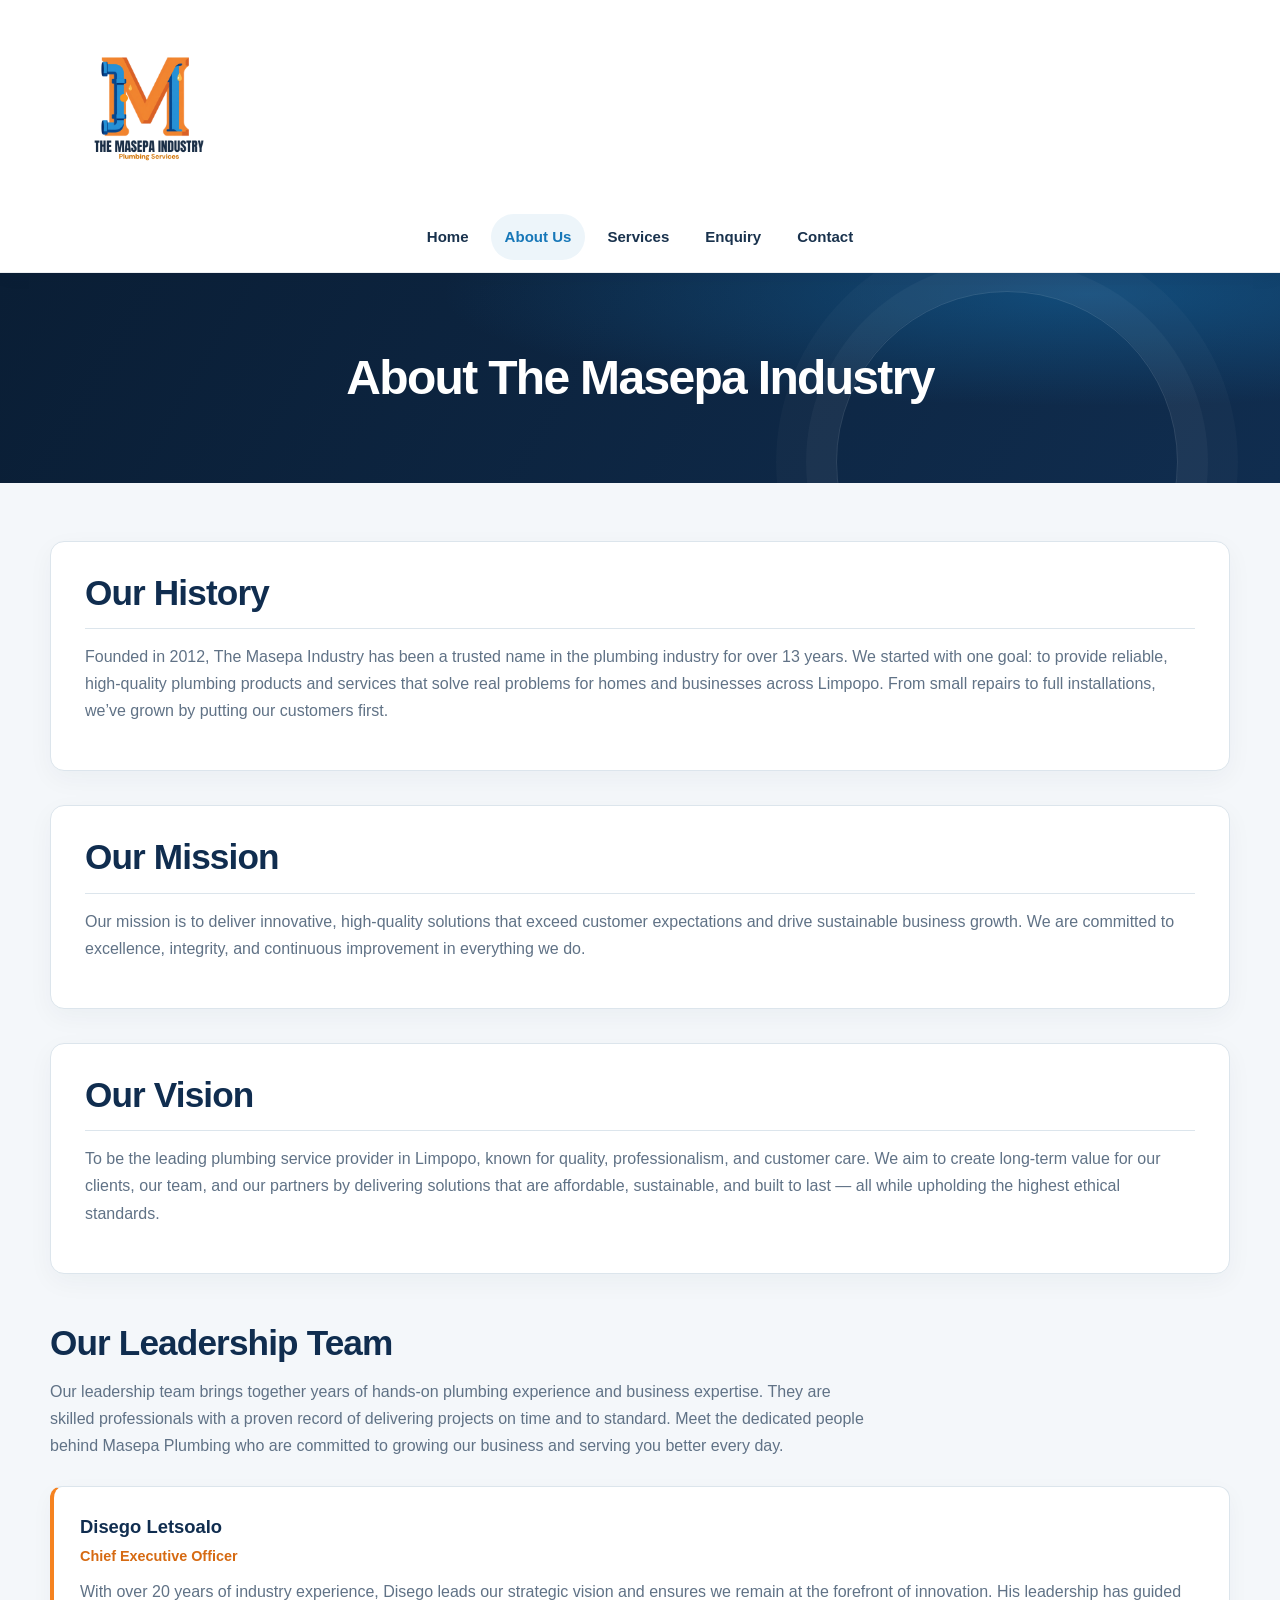
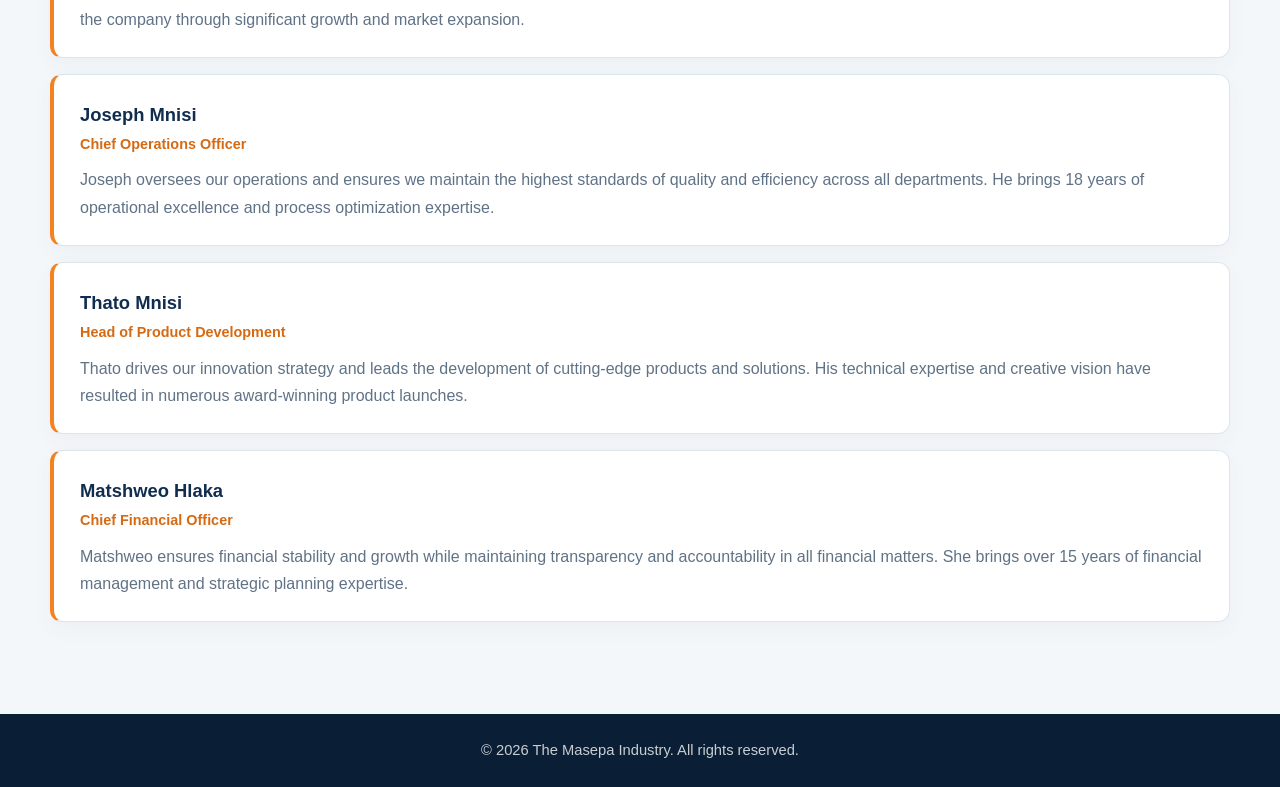
==== websit/about.html @ 05bb8b20 "menu two" ====
<!DOCTYPE html>
<html lang="en">
<head>
    <!-- Meta tags for character encoding and responsive design -->
    <meta charset="UTF-8">
    <meta name="viewport" content="width=device-width, initial-scale=1.0">
    <title>About Us | The Masepa Industry</title>
    
    <link rel="stylesheet" href="CSS/style.css">
    <script src="menu.js" defer></script>
</head>
<body>
    <!-- ============================================
         HEADER AND NAVIGATION
         ============================================ -->
    <header class="site-header">
        <!-- Logo container with link to homepage -->
        <div class="logo-container">
            <a href="index.html">
                <img src="logo.png" alt="The Masepa Industry Logo" class="logo-img">
            </a>
        </div>
        
        <!-- Main navigation menu -->
        <nav class="site-nav" aria-label="Main navigation">
            <button class="menu-toggle" type="button" aria-label="Toggle navigation menu" aria-expanded="false" aria-controls="main-nav">
                <span></span>
                <span></span>
                <span></span>
            </button>
            <ul class="main-nav" id="main-nav">
                <li><a href="index.html">Home</a></li>
                <li><a href="about.html" aria-current="page">About Us</a></li>
                <li><a href="services.html">Services</a></li>
                <li><a href="enquiry.html">Enquiry</a></li>
                <li><a href="contact.html">Contact</a></li>
            </ul>
        </nav>
    </header>

    <!-- ============================================
         PAGE TITLE BANNER
         ============================================ -->
    <section class="page-title">
        <h1>About The Masepa Industry</h1>
    </section>

    <!-- ============================================
         MAIN CONTENT AREA
         ============================================ -->
    <main class="content">
        <!-- Company History Section -->
        <article>
            <h2>Our History</h2>
            <p>
                Founded in 2012, The Masepa Industry has been a trusted name in the plumbing industry for over 13 years.  
                We started with one goal: to provide reliable, high-quality plumbing products and services that solve real problems for homes and businesses across Limpopo.
                From small repairs to full installations, we’ve grown by putting our customers first.
            </p>
        </article>

        <!-- Mission Statement Section -->
        <article>
            <h2>Our Mission</h2>
            <p>
                Our mission is to deliver innovative, high-quality solutions that exceed customer 
                expectations and drive sustainable business growth. We are committed to excellence, 
                integrity, and continuous improvement in everything we do.
            </p>
        </article>

        <!-- Vision Statement Section -->
        <article>
            <h2>Our Vision</h2>
            <p>
                To be the leading plumbing service provider in Limpopo, known for quality, professionalism, and customer care.
                We aim to create long-term value for our clients, our team, and our partners by delivering solutions that are affordable, sustainable, and built to last — all while upholding the highest ethical standards.
            </p>
        </article>

        <!-- Leadership Team Section -->
        <section class="team-section">
            <h2>Our Leadership Team</h2>
            <p>
                Our leadership team brings together years of hands-on plumbing experience and business expertise.
                They are skilled professionals with a proven record of delivering projects on time and to standard.
                Meet the dedicated people behind Masepa Plumbing who are committed to growing our business and serving you better every day.
            </p>
            
            <!-- Team Member 1 -->
            <div class="team-member">
                <h3>Disego Letsoalo</h3>
                <span class="role">Chief Executive Officer</span>
                <p>
                    With over 20 years of industry experience, Disego leads our strategic vision and 
                    ensures we remain at the forefront of innovation. His leadership has guided the 
                    company through significant growth and market expansion.
                </p>
            </div>

            <!-- Team Member 2 -->
            <div class="team-member">
                <h3>Joseph Mnisi</h3>
                <span class="role">Chief Operations Officer</span>
                <p>
                    Joseph oversees our operations and ensures we maintain the highest standards of 
                    quality and efficiency across all departments. He brings 18 years of operational 
                    excellence and process optimization expertise.
                </p>
            </div>

            <!-- Team Member 3 -->
            <div class="team-member">
                <h3>Thato Mnisi</h3>
                <span class="role">Head of Product Development</span>
                <p>
                    Thato drives our innovation strategy and leads the development of cutting-edge 
                    products and solutions. His technical expertise and creative vision have resulted 
                    in numerous award-winning product launches.
                </p>
            </div>

            <!-- Team Member 4 -->
            <div class="team-member">
                <h3>Matshweo Hlaka</h3>
                <span class="role">Chief Financial Officer</span>
                <p>
                    Matshweo ensures financial stability and growth while maintaining transparency and 
                    accountability in all financial matters. She brings over 15 years of financial 
                    management and strategic planning expertise.
                </p>
            </div>
        </section>
    </main>

    <!-- ============================================
         FOOTER
         ============================================ -->
    <footer>
        <p>&copy; 2026 The Masepa Industry. All rights reserved.</p>
    </footer>
</body>
</html>
---- websit/CSS/style.css ----
:root {
	--navy: #102d4f;
	--navy-deep: #0a1e35;
	--blue: #1677b8;
	--orange: #f58220;
	--ink: #19324d;
	--muted: #607286;
	--paper: #f4f7fa;
	--line: #dce5ec;
	--white: #fff;
	--shadow: 0 18px 45px rgba(16, 45, 79, 0.1);
}

* {
	box-sizing: border-box;
}

html {
	scroll-behavior: smooth;
}

body {
	margin: 0;
	background: var(--paper);
	color: var(--ink);
	font-family: "Segoe UI", Arial, sans-serif;
	font-size: 16px;
	line-height: 1.7;
	-webkit-font-smoothing: antialiased;
}

a {
	color: var(--blue);
}

a:focus-visible,
button:focus-visible,
input:focus-visible,
select:focus-visible,
textarea:focus-visible {
	outline: 3px solid rgba(245, 130, 32, 0.65);
	outline-offset: 3px;
}

.site-header {
	position: relative;
	z-index: 1;
	display: flex;
	align-items: center;
	justify-content: space-between;
	gap: 24px;
	padding: 10px max(5vw, 24px);
	background: var(--white);
	border-bottom: 1px solid rgba(16, 45, 79, 0.08);
	box-shadow: 0 4px 18px rgba(16, 45, 79, 0.04);
}

.logo-container {
	flex: 0 0 auto;
}

.logo-img {
	display: block;
	width: min(190px, 34vw);
	height: auto;
}

.site-nav {
	margin-left: auto;
}

.main-nav {
	display: flex;
	align-items: center;
	gap: 8px;
	list-style: none;
	margin: 0;
	padding: 0;
}

.main-nav a {
	display: inline-block;
	padding: 10px 14px;
	border-radius: 999px;
	color: var(--ink);
	font-size: 0.94rem;
	font-weight: 650;
	text-decoration: none;
	transition: background-color 160ms ease, color 160ms ease, transform 160ms ease;
}

.main-nav a:hover,
.main-nav a[aria-current="page"] {
	background: #edf5fa;
	color: var(--blue);
}

.main-nav a:hover {
	transform: translateY(-1px);
}

.menu-toggle {
	display: none;
}

.site-nav > .main-nav {
	display: flex;
}

.hero-section {
	position: relative;
	isolation: isolate;
	display: flex;
	min-height: 520px;
	flex-direction: column;
	align-items: flex-start;
	justify-content: center;
	padding: 84px max(9vw, 28px);
	overflow: hidden;
	background:
		linear-gradient(90deg, rgba(7, 27, 49, 0.94) 0%, rgba(10, 40, 69, 0.82) 50%, rgba(10, 40, 69, 0.3) 100%),
		url("../images/service4.jpg") center 48% / cover;
	color: var(--white);
}

.hero-section::after {
	position: absolute;
	z-index: -1;
	right: -110px;
	bottom: -250px;
	width: 520px;
	height: 520px;
	border: 1px solid rgba(255, 255, 255, 0.18);
	border-radius: 50%;
	box-shadow: 0 0 0 45px rgba(255, 255, 255, 0.04), 0 0 0 90px rgba(255, 255, 255, 0.035);
	content: "";
}

.hero-section h1 {
	max-width: 760px;
	margin: 0 0 18px;
	font-size: clamp(2.5rem, 5.6vw, 4.65rem);
	font-weight: 750;
	letter-spacing: -0.045em;
	line-height: 1.08;
}

.hero-section p {
	max-width: 580px;
	margin: 0 0 30px;
	color: rgba(255, 255, 255, 0.86);
	font-size: clamp(1.05rem, 2vw, 1.25rem);
}

.hero-section .eyebrow {
	margin: 0 0 18px;
	color: #ffb260;
	font-size: 0.82rem;
	font-weight: 750;
	letter-spacing: 0.16em;
	text-transform: uppercase;
}

.cta-button,
button {
	display: inline-flex;
	min-height: 48px;
	align-items: center;
	justify-content: center;
	padding: 12px 24px;
	border: 0;
	border-radius: 8px;
	background: var(--orange);
	box-shadow: 0 8px 20px rgba(245, 130, 32, 0.24);
	color: var(--white);
	font: inherit;
	font-weight: 750;
	text-decoration: none;
	cursor: pointer;
	transition: background-color 160ms ease, box-shadow 160ms ease, transform 160ms ease;
}

.cta-button:hover,
button:hover {
	transform: translateY(-2px);
	background: #e66d0d;
	box-shadow: 0 12px 24px rgba(245, 130, 32, 0.3);
}

.intro-section {
	position: relative;
	padding: 76px 24px 70px;
	background: var(--white);
	text-align: center;
}

.intro-section h2,
.content h2 {
	color: var(--navy);
	font-size: clamp(1.65rem, 3vw, 2.2rem);
	font-weight: 750;
	letter-spacing: -0.025em;
	line-height: 1.2;
}

.intro-section h2 {
	margin: 0 0 18px;
}

.intro-section p {
	max-width: 790px;
	margin: 0 auto 16px;
	color: var(--muted);
	font-size: 1.04rem;
}

.home-services {
	max-width: 1180px;
	margin: 0 auto;
	padding: 76px 28px 88px;
}

.home-services-heading {
	display: flex;
	align-items: end;
	justify-content: space-between;
	gap: 24px;
	margin-bottom: 28px;
}

.home-services-heading h2 {
	margin: 0;
	color: var(--navy);
	font-size: clamp(1.7rem, 3vw, 2.2rem);
	line-height: 1.2;
}

.home-services-heading a {
	font-weight: 700;
	text-decoration: none;
}

.home-services-grid {
	display: grid;
	grid-template-columns: repeat(3, minmax(0, 1fr));
	gap: 22px;
}

.home-service-card {
	overflow: hidden;
	border: 1px solid var(--line);
	border-radius: 14px;
	background: var(--white);
	box-shadow: 0 8px 26px rgba(16, 45, 79, 0.06);
}

.home-service-card img {
	display: block;
	width: 100%;
	height: 210px;
	object-fit: cover;
}

.home-service-card div {
	padding: 20px 22px 24px;
}

.home-service-card h3 {
	margin: 0 0 8px;
	color: var(--navy);
	font-size: 1.1rem;
	line-height: 1.35;
}

.home-service-card p {
	margin: 0;
	color: var(--muted);
	font-size: 0.95rem;
}

.page-title {
	position: relative;
	display: grid;
	min-height: 210px;
	place-items: center;
	padding: 48px 24px;
	overflow: hidden;
	background:
		radial-gradient(ellipse at 85% 10%, rgba(22, 119, 184, 0.44), transparent 42%),
		linear-gradient(120deg, var(--navy-deep), var(--navy));
	color: var(--white);
	text-align: center;
}

.page-title::after {
	position: absolute;
	right: 8%;
	bottom: -150px;
	width: 340px;
	height: 340px;
	border: 1px solid rgba(255, 255, 255, 0.13);
	border-radius: 50%;
	box-shadow: 0 0 0 30px rgba(255, 255, 255, 0.035), 0 0 0 60px rgba(255, 255, 255, 0.025);
	content: "";
}

.page-title h1 {
	position: relative;
	z-index: 1;
	margin: 0;
	font-size: clamp(2rem, 4vw, 3rem);
	font-weight: 750;
	letter-spacing: -0.035em;
	line-height: 1.15;
}

.content {
	width: min(1180px, calc(100% - 48px));
	margin: 0 auto;
	padding: 58px 0 76px;
}

.content > article {
	margin: 0 0 34px;
	padding: 30px 34px;
	border: 1px solid var(--line);
	border-radius: 14px;
	background: var(--white);
	box-shadow: 0 8px 26px rgba(16, 45, 79, 0.045);
}

.content h2 {
	margin: 0 0 14px;
}

.content > article h2 {
	padding-bottom: 14px;
	border-bottom: 1px solid var(--line);
}

.content p,
.content li {
	color: var(--muted);
}

.content p {
	margin-top: 0;
}

.team-section {
	margin-top: 48px;
}

.team-section > h2,
.contact-info > h2,
.contact-wrapper > section > h2,
.maps-section h2 {
	margin: 0 0 14px;
}

.team-section > p {
	max-width: 820px;
	margin-bottom: 26px;
}

.team-member {
	margin-bottom: 16px;
	padding: 24px 26px;
	border: 1px solid var(--line);
	border-left: 4px solid var(--orange);
	border-radius: 12px;
	background: var(--white);
	box-shadow: 0 7px 22px rgba(16, 45, 79, 0.04);
	transition: transform 160ms ease, box-shadow 160ms ease;
}

.team-member:hover,
.service-card:hover,
.location-card:hover {
	transform: translateY(-3px);
	box-shadow: var(--shadow);
}

.team-member h3 {
	margin: 0;
	color: var(--navy);
	font-size: 1.15rem;
}

.team-member .role {
	display: block;
	margin: 2px 0 10px;
	color: #d66a12;
	font-size: 0.9rem;
	font-weight: 750;
}

.team-member p {
	margin: 0;
}

.services-grid {
	display: grid;
	grid-template-columns: repeat(3, minmax(0, 1fr));
	gap: 22px;
	margin: 34px 0 48px;
}

.service-card {
	display: flex;
	overflow: hidden;
	flex-direction: column;
	border: 1px solid var(--line);
	border-radius: 14px;
	background: var(--white);
	box-shadow: 0 8px 26px rgba(16, 45, 79, 0.055);
	transition: transform 160ms ease, box-shadow 160ms ease;
}

.service-card img {
	display: block;
	width: 100%;
	height: 210px;
	object-fit: cover;
}

.service-card-content {
	display: flex;
	flex: 1;
	flex-direction: column;
	padding: 22px 23px 24px;
}

.service-card h3 {
	margin: 0 0 10px;
	color: var(--navy);
	font-size: 1.08rem;
	line-height: 1.4;
}

.service-card p {
	margin: 0;
	font-size: 0.94rem;
}

.services-grid + article ul {
	padding-left: 22px;
	line-height: 1.9;
}

.cta-box {
	margin-top: 34px;
	padding: 34px;
	border-radius: 14px;
	background: var(--navy);
	color: var(--white);
	text-align: center;
}

.cta-box h3 {
	margin: 0 0 8px;
	font-size: 1.45rem;
}

.cta-box p {
	margin: 0;
	color: rgba(255, 255, 255, 0.82);
}

.cta-box a {
	color: #ffb260;
	font-weight: 700;
	text-decoration: none;
}

.contact-wrapper {
	display: grid;
	grid-template-columns: minmax(0, 1.1fr) minmax(300px, 0.9fr);
	align-items: start;
	gap: 36px;
	margin-bottom: 64px;
}

.locations-section {
	display: grid;
	grid-template-columns: repeat(2, minmax(0, 1fr));
	gap: 16px;
}

.location-card {
	padding: 22px;
	border: 1px solid var(--line);
	border-radius: 12px;
	background: var(--white);
	box-shadow: 0 7px 22px rgba(16, 45, 79, 0.045);
	transition: transform 160ms ease, box-shadow 160ms ease;
}

.location-card h3 {
	margin: 0 0 12px;
	color: var(--navy);
	font-size: 1.06rem;
}

.location-card p {
	margin: 4px 0;
	font-size: 0.92rem;
	line-height: 1.55;
}

.location-card strong {
	display: block;
	margin-top: 12px;
	color: var(--ink);
	font-size: 0.83rem;
}

.location-card a {
	text-decoration: none;
	overflow-wrap: anywhere;
}

.contact-wrapper > section:last-child,
.content > form {
	padding: 28px;
	border: 1px solid var(--line);
	border-radius: 14px;
	background: var(--white);
	box-shadow: 0 10px 30px rgba(16, 45, 79, 0.06);
}

.contact-wrapper > section:last-child > p {
	margin-bottom: 24px;
}

.form-group {
	margin-bottom: 19px;
}

label {
	display: block;
	margin-bottom: 7px;
	color: var(--ink);
	font-size: 0.92rem;
	font-weight: 700;
}

input[type="text"],
input[type="email"],
input[type="phone"],
textarea,
select {
	width: 100%;
	min-height: 46px;
	padding: 11px 13px;
	border: 1px solid #cad7e2;
	border-radius: 8px;
	background: #fbfdfe;
	color: var(--ink);
	font: inherit;
	font-size: 0.96rem;
	transition: border-color 160ms ease, box-shadow 160ms ease, background-color 160ms ease;
}

textarea {
	min-height: 140px;
	resize: vertical;
}

input:focus,
textarea:focus,
select:focus {
	border-color: var(--blue);
	background: var(--white);
	box-shadow: 0 0 0 4px rgba(22, 119, 184, 0.11);
	outline: none;
}

.form-row {
	display: grid;
	grid-template-columns: repeat(2, minmax(0, 1fr));
	gap: 18px;
}

.required {
	color: #d65e3e;
}

.maps-section {
	margin-top: 58px;
}

.maps-section > h2,
.maps-section > p {
	text-align: center;
}

.maps-section > p {
	color: var(--muted);
}

.maps-container {
	display: grid;
	grid-template-columns: repeat(2, minmax(0, 1fr));
	gap: 20px;
	margin-top: 26px;
}

.map-frame {
	display: block;
	width: 100%;
	min-height: 260px;
	aspect-ratio: 16 / 10;
	overflow: hidden;
	border: 0;
	border-radius: 12px;
	background: #e4edf3;
	box-shadow: 0 8px 24px rgba(16, 45, 79, 0.08);
}

footer {
	padding: 24px;
	background: var(--navy-deep);
	color: rgba(255, 255, 255, 0.78);
	text-align: center;
}

footer p {
	margin: 0;
	font-size: 0.92rem;
}

@media (max-width: 900px) {
	.site-header {
		gap: 14px;
		padding-right: 24px;
		padding-left: 24px;
	}

	.logo-img {
		width: 150px;
	}

	.main-nav {
		gap: 2px;
	}

	.main-nav a {
		padding: 9px 10px;
		font-size: 0.88rem;
	}

	.services-grid,
	.home-services-grid {
		grid-template-columns: repeat(2, minmax(0, 1fr));
	}

	.contact-wrapper {
		grid-template-columns: 1fr;
	}
}

@media (min-width: 761px) and (max-width: 1440px) {
	.site-header {
		display: flex;
		flex-direction: column;
		align-items: stretch;
		gap: 20px;
		padding: 24px max(5vw, 24px) 12px;
	}

	.logo-img {
		width: 170px;
	}

	.site-nav {
		align-self: center;
		margin: 0;
	}

	.site-nav > .main-nav {
		display: flex;
		flex-direction: row;
		justify-content: center;
		gap: 8px;
		margin: 0;
		padding: 0;
	}
}

@media (max-width: 760px) {
	.site-header {
		display: grid;
		grid-template-columns: minmax(0, 1fr) auto;
		gap: 0 12px;
		padding: 8px 16px;
	}

	.logo-container {
		grid-column: 1;
		grid-row: 1;
	}

	.site-nav {
		position: static;
		grid-column: 2;
		grid-row: 1;
		margin: 0;
	}

	.menu-toggle {
		display: flex;
		width: 44px;
		height: 44px;
		align-items: center;
		justify-content: center;
		flex-direction: column;
		gap: 5px;
		padding: 0;
		border: 1px solid var(--line);
		border-radius: 8px;
		background: var(--white);
		cursor: pointer;
		list-style: none;
	}

	.menu-toggle span {
		width: 20px;
		height: 2px;
		border-radius: 2px;
		background: var(--navy);
		transition: transform 160ms ease, opacity 160ms ease;
	}

	.site-nav.is-open .menu-toggle span:first-child {
		transform: translateY(7px) rotate(45deg);
	}

	.site-nav.is-open .menu-toggle span:nth-child(2) {
		opacity: 0;
	}

	.site-nav.is-open .menu-toggle span:last-child {
		transform: translateY(-7px) rotate(-45deg);
	}

	.site-nav > .main-nav {
		position: absolute;
		top: 100%;
		right: 0;
		left: 0;
		display: none;
		width: 100%;
		flex-direction: column;
		align-items: stretch;
		gap: 4px;
		margin: 0;
		padding: 10px 16px 16px;
		border-top: 1px solid var(--line);
		background: var(--white);
		box-shadow: 0 14px 22px rgba(16, 45, 79, 0.12);
		list-style: none;
	}

	.main-nav a {
		display: block;
		padding: 10px 12px;
		border-radius: 8px;
		font-size: 0.94rem;
	}

	.site-nav.is-open > .main-nav {
		display: flex;
	}
}

@media (max-width: 650px) {
	.site-header {
		padding: 8px 16px;
	}

	.logo-img {
		width: 112px;
	}

	.hero-section {
		min-height: 440px;
		padding: 66px 25px;
		background-position: 58% center;
	}

	.intro-section {
		padding: 54px 24px;
	}

	.home-services {
		padding: 56px 20px 64px;
	}

	.home-services-heading {
		align-items: flex-start;
		flex-direction: column;
		gap: 10px;
	}

	.home-services-grid,
	.services-grid,
	.locations-section,
	.maps-container,
	.form-row {
		grid-template-columns: 1fr;
	}

	.content {
		width: min(100% - 32px, 520px);
		padding-top: 38px;
	}

	.content > article {
		padding: 22px;
	}

	.content > form,
	.contact-wrapper > section:last-child {
		padding: 22px;
	}

	.page-title {
		min-height: 170px;
	}

	.service-card img,
	.home-service-card img {
		height: 195px;
	}
}

@media (prefers-reduced-motion: reduce) {
	html {
		scroll-behavior: auto;
	}

	*,
	*::before,
	*::after {
		transition-duration: 0.01ms !important;
	}
}
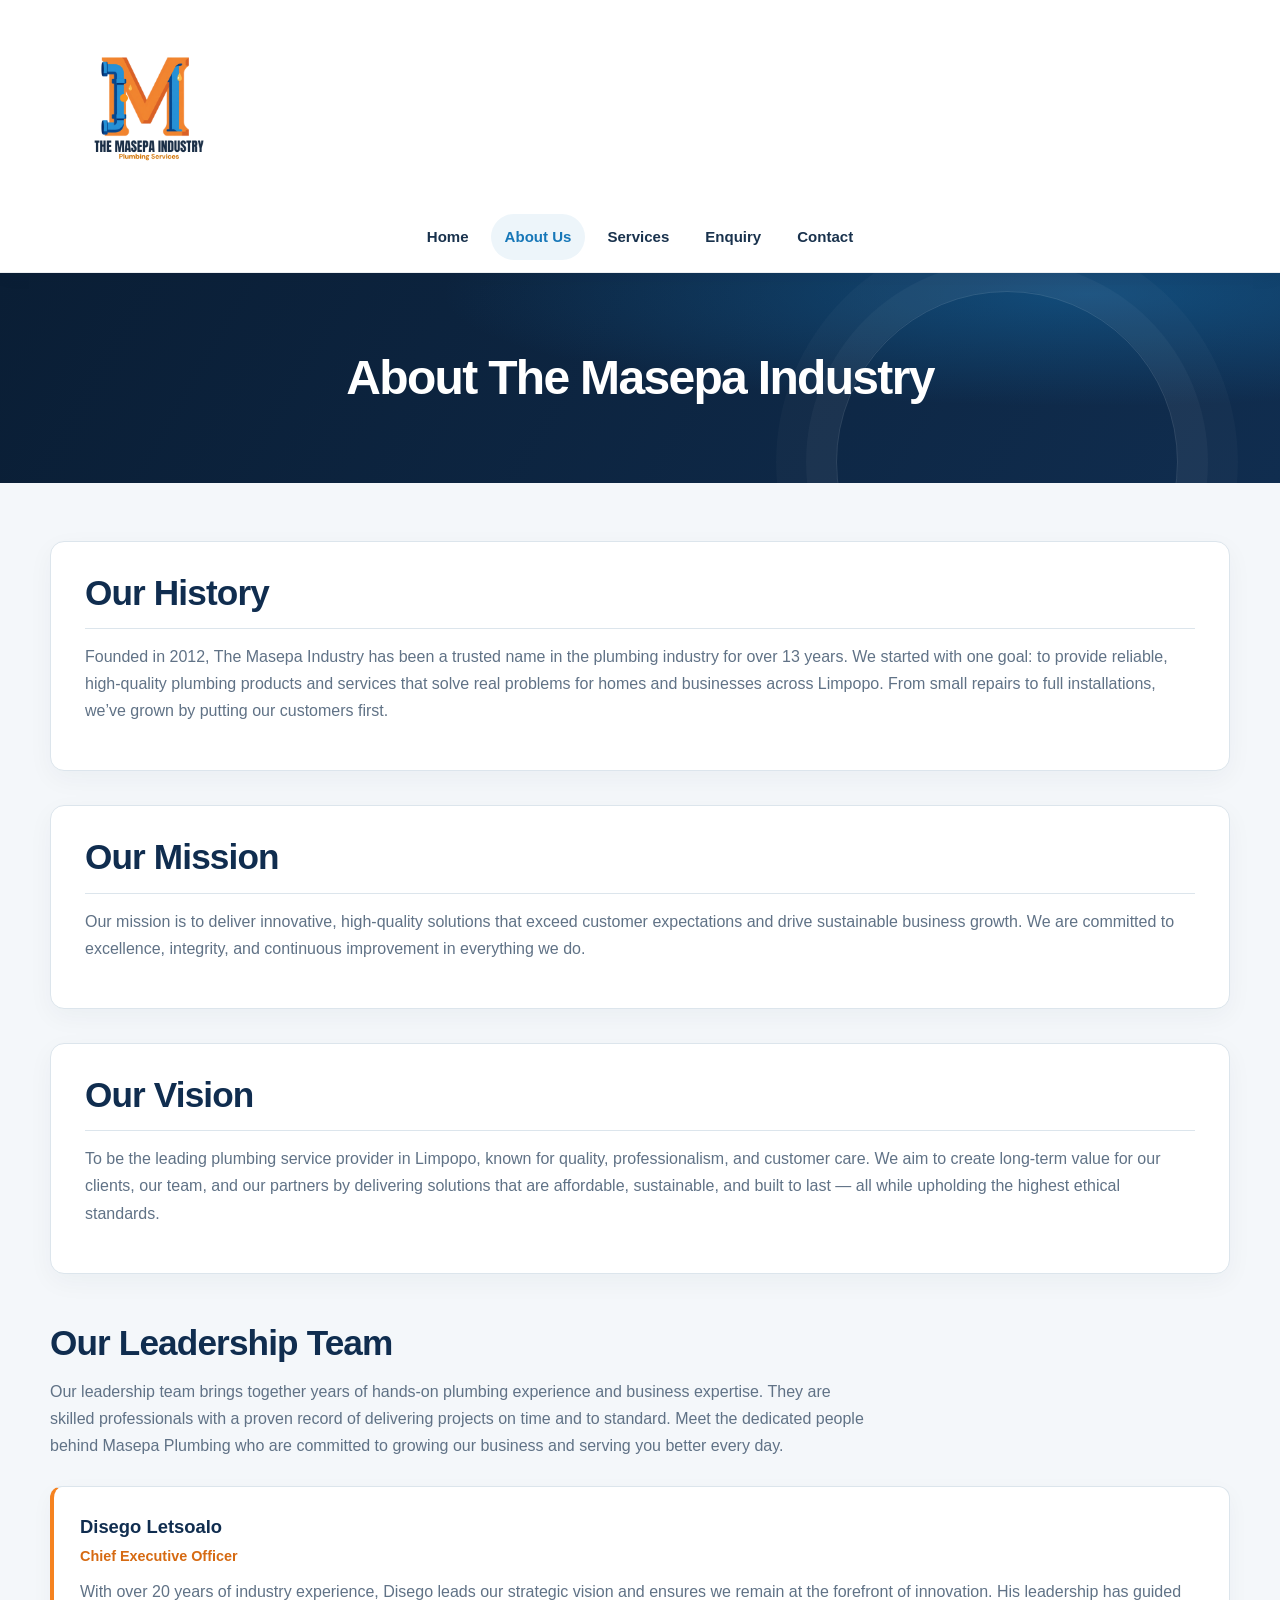
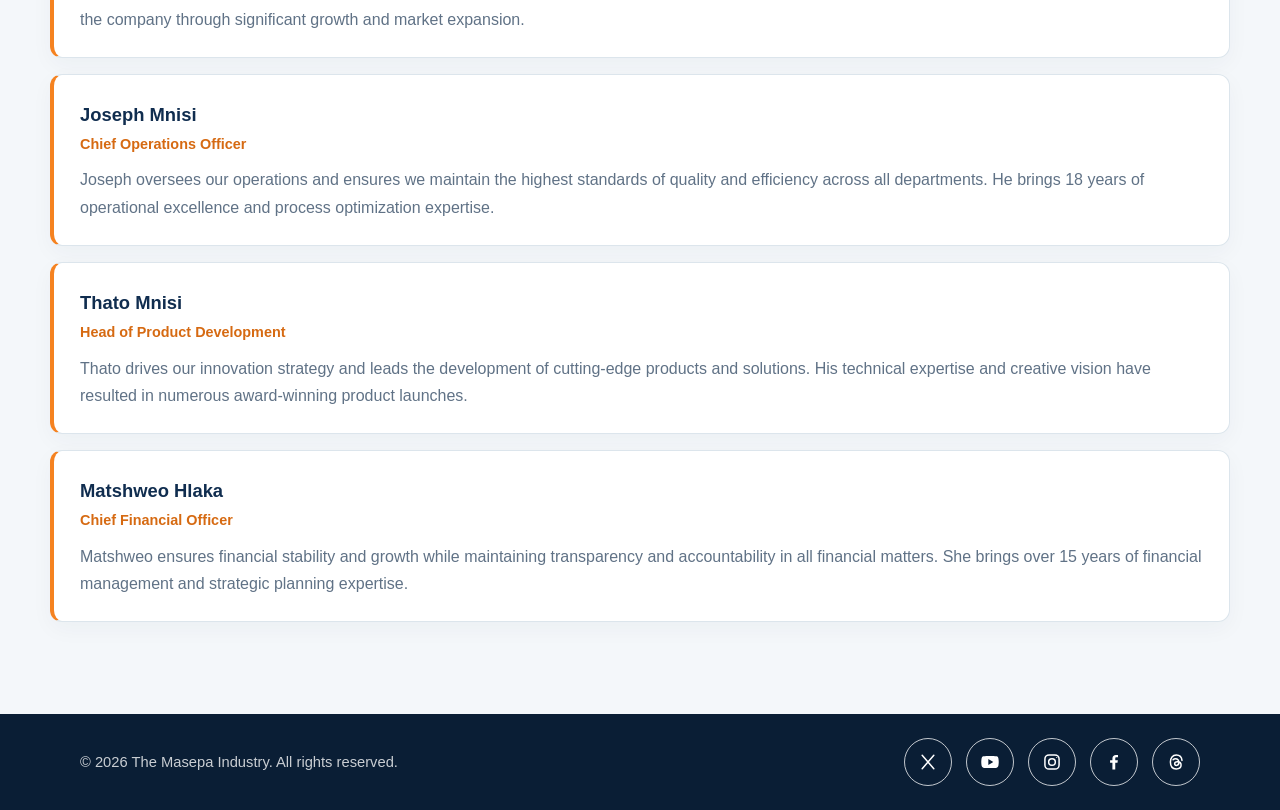
==== commit 75feffdb: "sociaL MEDIA input" ====
--- a/websit/about.html
+++ b/websit/about.html
@@ -1,13 +1,22 @@
 <!DOCTYPE html>
-<html lang="en">
+<html lang="en-ZA">
 <head>
     <!-- Meta tags for character encoding and responsive design -->
     <meta charset="UTF-8">
     <meta name="viewport" content="width=device-width, initial-scale=1.0">
-    <title>About Us | The Masepa Industry</title>
+    <meta http-equiv="Content-Security-Policy" content="default-src 'self'; base-uri 'self'; object-src 'none'; script-src 'self'; style-src 'self'; img-src 'self' data:; font-src 'self'; connect-src 'self'; frame-src https://www.google.com; form-action 'self'; upgrade-insecure-requests">
+    <title>About Our Plumbing Company in Limpopo | Masepa</title>
+    <meta name="description" content="Learn about The Masepa Industry, a plumbing and maintenance company serving homes and businesses across Limpopo since 2012.">
+    <link rel="canonical" href="https://masepaplumbing.com/about.html">
+    <meta property="og:locale" content="en_ZA">
+    <meta property="og:type" content="website">
+    <meta property="og:site_name" content="The Masepa Industry">
+    <meta property="og:title" content="About Our Plumbing Company in Limpopo | Masepa">
+    <meta property="og:description" content="Learn about The Masepa Industry, a plumbing and maintenance company serving homes and businesses across Limpopo since 2012.">
+    <meta property="og:url" content="https://masepaplumbing.com/about.html">
     
     <link rel="stylesheet" href="CSS/style.css">
-    <script src="menu.js" defer></script>
+    <script src="JAVA/menu.js" defer></script>
 </head>
 <body>
     <!-- ============================================
@@ -137,7 +146,26 @@
          FOOTER
          ============================================ -->
     <footer>
-        <p>&copy; 2026 The Masepa Industry. All rights reserved.</p>
+        <div class="footer-inner">
+            <p>&copy; 2026 The Masepa Industry. All rights reserved.</p>
+            <div class="social-icons" aria-label="Social media">
+                <span class="social-icon" role="img" aria-label="X">
+                    <svg viewBox="0 0 24 24" aria-hidden="true"><path d="M5 4l14 16M19 4L5 20" /></svg>
+                </span>
+                <span class="social-icon social-icon--youtube" role="img" aria-label="YouTube">
+                    <svg viewBox="0 0 24 24" aria-hidden="true"><path d="M22 7.2a2.8 2.8 0 0 0-2-2C18.2 4.7 12 4.7 12 4.7s-6.2 0-8 .5a2.8 2.8 0 0 0-2 2A29 29 0 0 0 1.5 12 29 29 0 0 0 2 16.8a2.8 2.8 0 0 0 2 2c1.8.5 8 .5 8 .5s6.2 0 8-.5a2.8 2.8 0 0 0 2-2 29 29 0 0 0 .5-4.8 29 29 0 0 0-.5-4.8ZM10 15.5v-7l6 3.5-6 3.5Z" /></svg>
+                </span>
+                <span class="social-icon" role="img" aria-label="Instagram">
+                    <svg viewBox="0 0 24 24" aria-hidden="true"><rect x="3.5" y="3.5" width="17" height="17" rx="5" /><circle cx="12" cy="12" r="4" /><circle cx="17.7" cy="6.6" r=".7" fill="currentColor" stroke="none" /></svg>
+                </span>
+                <span class="social-icon social-icon--facebook" role="img" aria-label="Facebook">
+                    <svg viewBox="0 0 24 24" aria-hidden="true"><path d="M13.5 21v-8h2.7l.4-3.1h-3.1v-2c0-.9.3-1.5 1.6-1.5h1.7V3.6c-.3 0-1.3-.1-2.5-.1-2.5 0-4.2 1.5-4.2 4.3v2.1H7.3V13h2.8v8h3.4Z" /></svg>
+                </span>
+                <span class="social-icon" role="img" aria-label="Threads">
+                    <svg viewBox="0 0 24 24" aria-hidden="true"><path d="M19.2 10.1c-.4-4.1-2.7-6.4-6.8-6.4-4.4 0-7.1 3-7.1 8.3 0 5.2 2.6 8.3 7 8.3 3.6 0 5.8-1.8 5.8-4.7 0-2.5-1.6-4-4.3-4-2.1 0-3.4 1-3.4 2.5 0 1.2.9 2 2.2 2 1.6 0 2.8-1.2 2.8-3.1 0-3-1.6-4.8-4.1-4.8-1.2 0-2.1.4-2.8 1.1" /></svg>
+                </span>
+            </div>
+        </div>
     </footer>
 </body>
 </html>
--- a/websit/CSS/style.css
+++ b/websit/CSS/style.css
@@ -119,7 +119,7 @@
 	overflow: hidden;
 	background:
 		linear-gradient(90deg, rgba(7, 27, 49, 0.94) 0%, rgba(10, 40, 69, 0.82) 50%, rgba(10, 40, 69, 0.3) 100%),
-		url("../images/service4.jpg") center 48% / cover;
+		url("../images/bathroom-kitchen-plumbing-installation.jpg") center 48% / cover;
 	color: var(--white);
 }
 
@@ -406,6 +406,43 @@
 	margin: 34px 0 48px;
 }
 
+.service-filters {
+	display: flex;
+	flex-wrap: wrap;
+	gap: 10px;
+	margin-top: 28px;
+}
+
+.service-filter {
+	min-height: 42px;
+	padding: 9px 16px;
+	border: 1px solid var(--line);
+	border-radius: 999px;
+	background: var(--white);
+	box-shadow: none;
+	color: var(--ink);
+	font-size: 0.92rem;
+	font-weight: 700;
+}
+
+.service-filter:hover,
+.service-filter[aria-pressed="true"] {
+	border-color: var(--navy);
+	background: var(--navy);
+	box-shadow: none;
+	color: var(--white);
+}
+
+.service-filter-status {
+	margin: 12px 0 0;
+	color: var(--muted);
+	font-size: 0.9rem;
+}
+
+.service-card[hidden] {
+	display: none;
+}
+
 .service-card {
 	display: flex;
 	overflow: hidden;
@@ -431,6 +468,59 @@
 	padding: 22px 23px 24px;
 }
 
+.faq-section {
+	margin: 56px 0;
+}
+
+.faq-section > h2 {
+	margin-bottom: 22px;
+}
+
+.faq-item {
+	border-top: 1px solid var(--line);
+}
+
+.faq-item:last-child {
+	border-bottom: 1px solid var(--line);
+}
+
+.faq-item summary {
+	display: flex;
+	min-height: 58px;
+	align-items: center;
+	justify-content: space-between;
+	gap: 16px;
+	color: var(--navy);
+	font-weight: 700;
+	cursor: pointer;
+	list-style: none;
+}
+
+.faq-item summary::-webkit-details-marker {
+	display: none;
+}
+
+.faq-item summary::after {
+	flex: 0 0 auto;
+	color: var(--blue);
+	content: "+";
+	font-size: 1.5rem;
+	line-height: 1;
+}
+
+.faq-item[open] summary::after {
+	content: "−";
+}
+
+.faq-answer {
+	max-width: 780px;
+	padding: 0 32px 18px 0;
+}
+
+.faq-answer p {
+	margin: 0;
+}
+
 .service-card h3 {
 	margin: 0 0 10px;
 	color: var(--navy);
@@ -537,6 +627,26 @@
 	margin-bottom: 19px;
 }
 
+.service-follow-up {
+	min-width: 0;
+	margin: 0 0 20px;
+	padding: 18px 18px 0;
+	border: 1px solid var(--line);
+	border-radius: 8px;
+}
+
+.service-follow-up legend {
+	padding: 0 6px;
+	color: var(--navy);
+	font-weight: 750;
+}
+
+.service-follow-up-hint {
+	margin: 0 0 14px;
+	color: var(--muted);
+	font-size: 0.92rem;
+}
+
 label {
 	display: block;
 	margin-bottom: 7px;
@@ -547,7 +657,8 @@
 
 input[type="text"],
 input[type="email"],
-input[type="phone"],
+input[type="tel"],
+input[type="date"],
 textarea,
 select {
 	width: 100%;
@@ -582,6 +693,40 @@
 	gap: 18px;
 }
 
+.form-status {
+	min-height: 1.5em;
+	margin: 0 0 16px;
+	color: var(--navy);
+	font-size: 0.94rem;
+}
+
+.whatsapp-contact {
+	display: flex;
+	align-items: center;
+	flex-wrap: wrap;
+	gap: 12px;
+	margin: 24px 0 0;
+}
+
+.whatsapp-link {
+	display: inline-flex;
+	min-height: 48px;
+	align-items: center;
+	justify-content: center;
+	padding: 12px 20px;
+	border-radius: 8px;
+	background: #168b52;
+	color: var(--white);
+	font-weight: 750;
+	text-decoration: none;
+	transition: background-color 160ms ease, transform 160ms ease;
+}
+
+.whatsapp-link:hover {
+	transform: translateY(-2px);
+	background: #107443;
+}
+
 .required {
 	color: #d65e3e;
 }
@@ -622,7 +767,72 @@
 	padding: 24px;
 	background: var(--navy-deep);
 	color: rgba(255, 255, 255, 0.78);
-	text-align: center;
+}
+
+.footer-inner {
+	display: flex;
+	width: min(100%, 1120px);
+	align-items: center;
+	justify-content: space-between;
+	gap: 24px;
+	margin: 0 auto;
+}
+
+.footer-inner > p {
+	margin: 0;
+	font-size: 0.92rem;
+}
+
+.social-icons {
+	display: flex;
+	align-items: center;
+	gap: 14px;
+}
+
+.social-icon {
+	position: relative;
+	display: inline-flex;
+	width: 48px;
+	height: 48px;
+	align-items: center;
+	justify-content: center;
+	overflow: hidden;
+	border: 1px solid rgba(255, 255, 255, 0.75);
+	border-radius: 50%;
+	color: var(--white);
+}
+
+.social-icon::before {
+	position: absolute;
+	inset: 0;
+	transform: scaleY(0);
+	transform-origin: bottom;
+	border-radius: inherit;
+	background: #22c55e;
+	content: "";
+	transition: transform 420ms cubic-bezier(0.2, 0.75, 0.25, 1);
+}
+
+.social-icon:hover::before {
+	transform: scaleY(1);
+}
+
+.social-icon svg {
+	position: relative;
+	z-index: 1;
+	width: 20px;
+	height: 20px;
+	fill: none;
+	stroke: currentColor;
+	stroke-linecap: round;
+	stroke-linejoin: round;
+	stroke-width: 1.8;
+}
+
+.social-icon--youtube svg,
+.social-icon--facebook svg {
+	fill: currentColor;
+	stroke: none;
 }
 
 footer p {
@@ -775,6 +985,21 @@
 }
 
 @media (max-width: 650px) {
+	.footer-inner {
+		flex-direction: column;
+		gap: 18px;
+		text-align: center;
+	}
+
+	.social-icons {
+		gap: 10px;
+	}
+
+	.social-icon {
+		width: 44px;
+		height: 44px;
+	}
+
 	.site-header {
 		padding: 8px 16px;
 	}
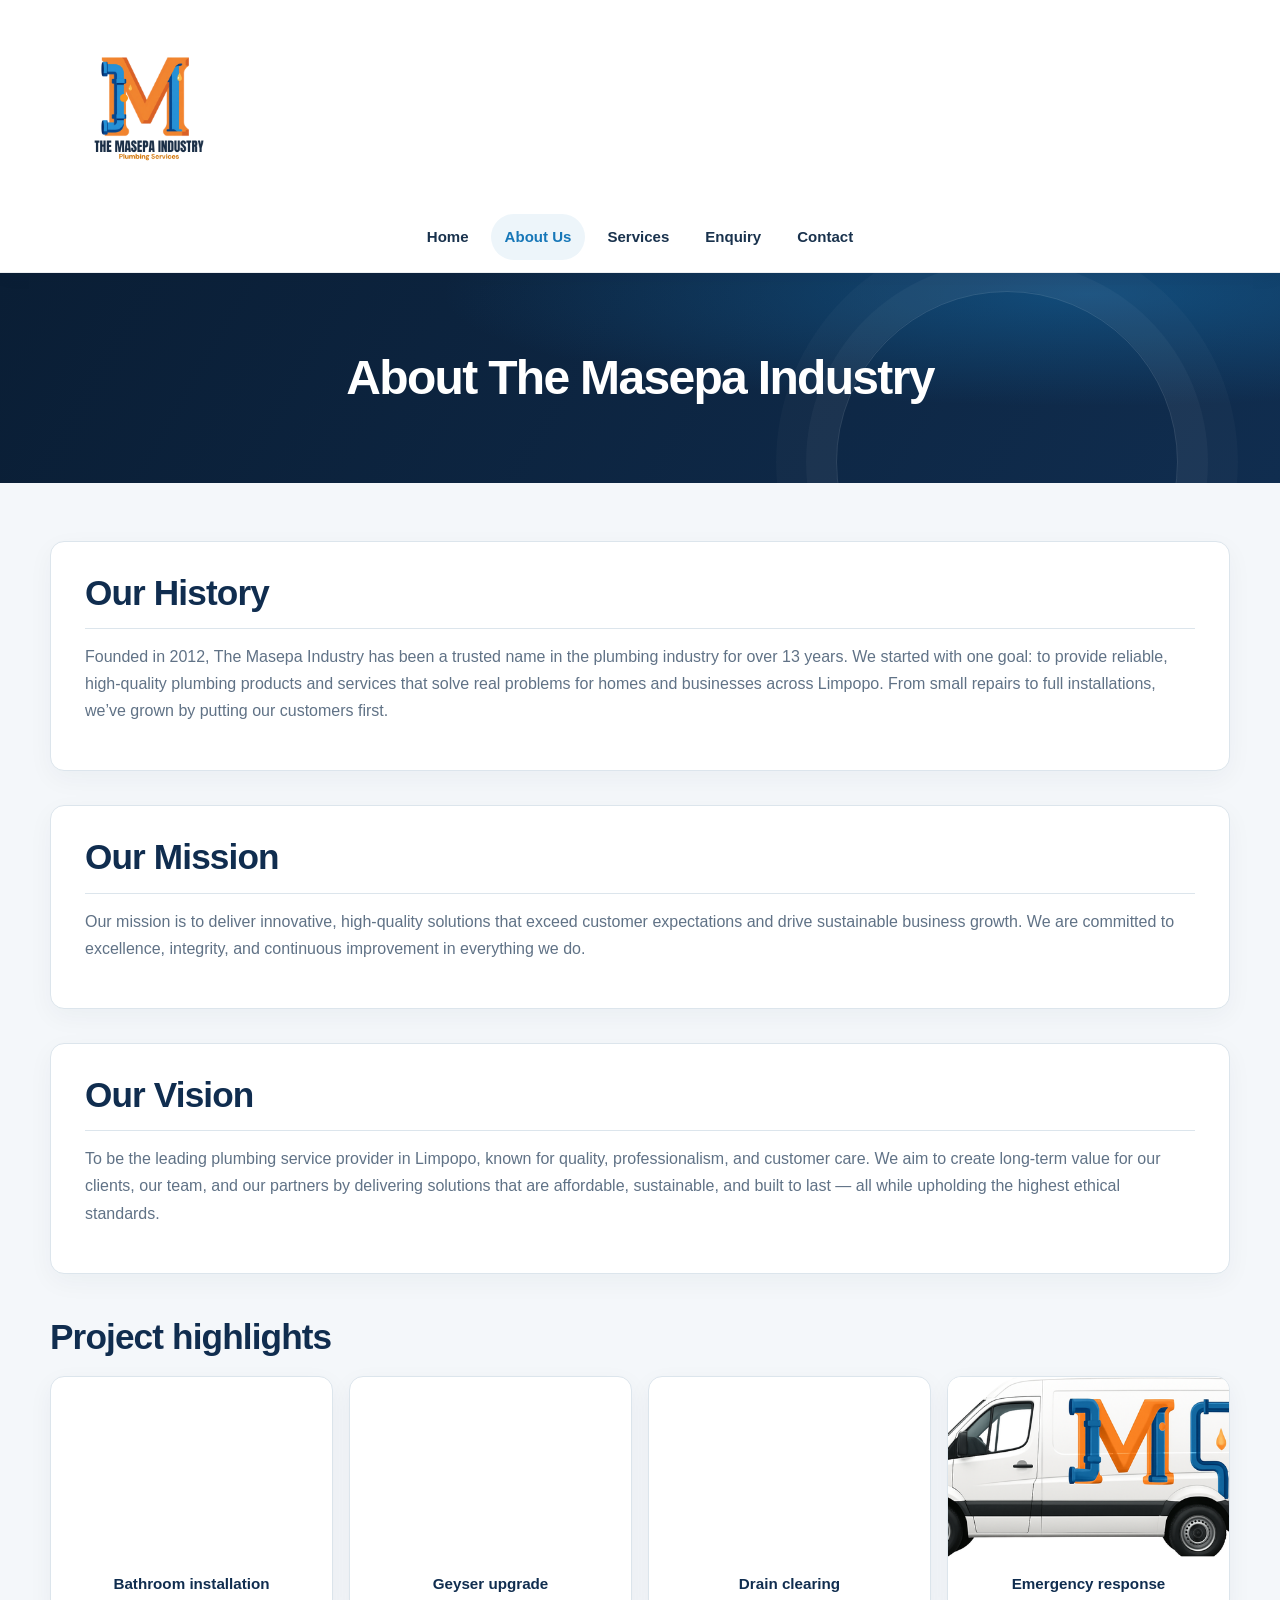
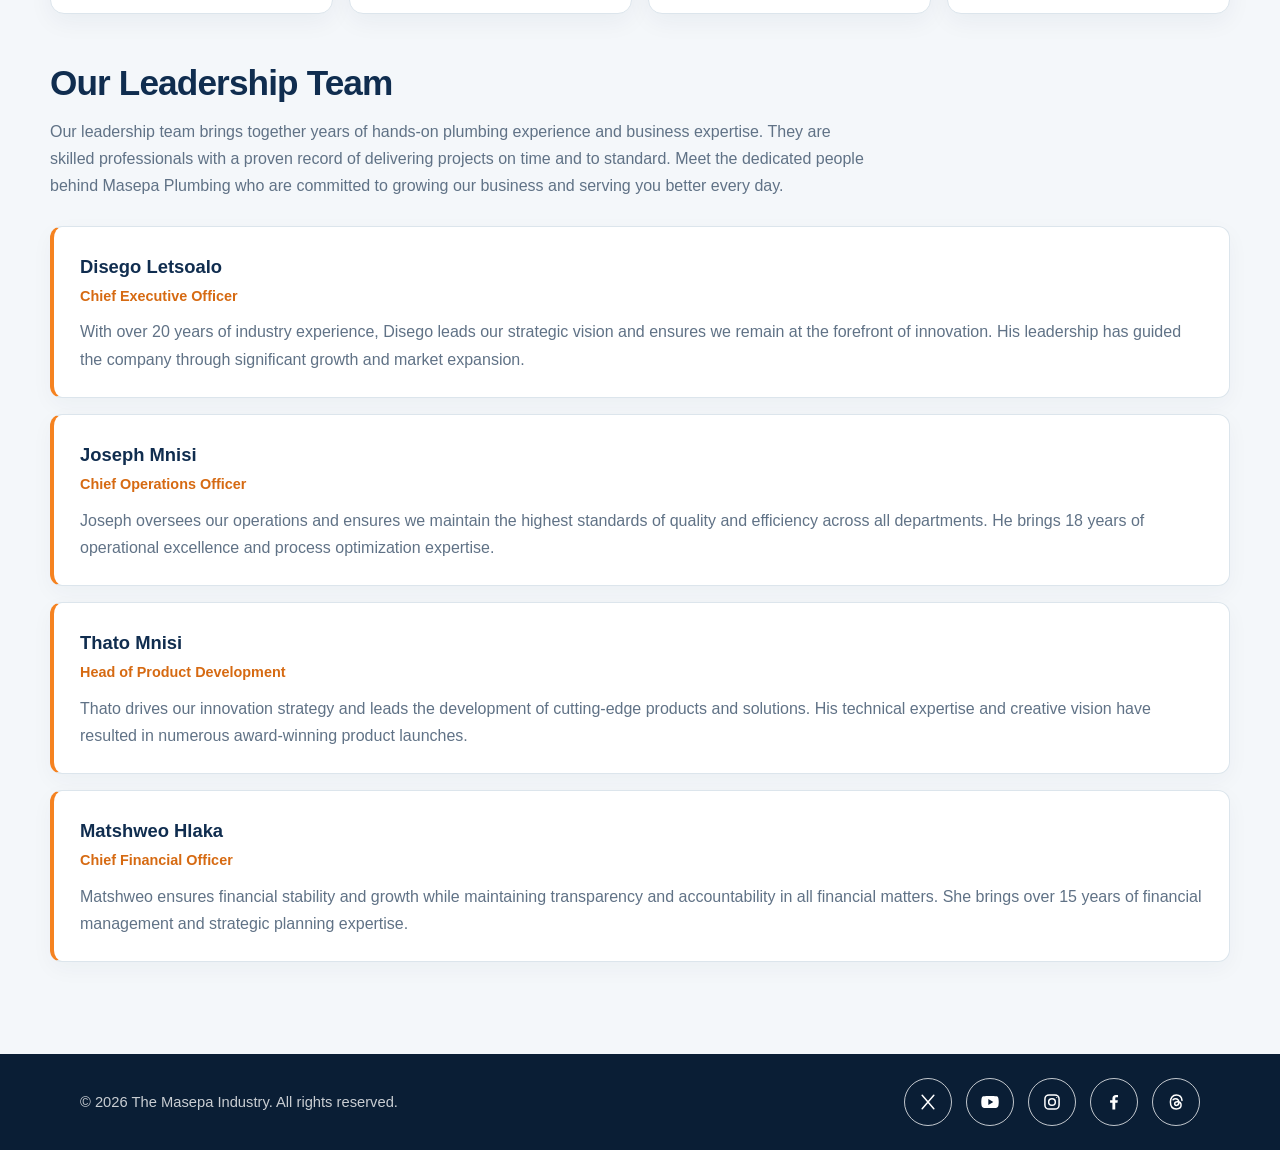
==== commit a4be165b: "about us page" ====
--- a/websit/about.html
+++ b/websit/about.html
@@ -17,6 +17,7 @@
     
     <link rel="stylesheet" href="CSS/style.css">
     <script src="JAVA/menu.js" defer></script>
+    <script src="JAVA/about.js" defer></script>
 </head>
 <body>
     <!-- ============================================
@@ -87,6 +88,28 @@
             </p>
         </article>
 
+        <section class="project-gallery" aria-labelledby="project-gallery-title">
+            <h2 id="project-gallery-title">Project highlights</h2>
+            <div class="gallery-grid">
+                <button class="gallery-item" type="button" data-lightbox-trigger data-image="images/bathroom-kitchen-plumbing-installation.jpg" data-title="Bathroom installation" data-caption="Clean, modern bathroom plumbing installation completed for a residential upgrade.">
+                    <img src="images/bathroom-kitchen-plumbing-installation.jpg" alt="Modern bathroom plumbing installation" loading="lazy" decoding="async">
+                    <span>Bathroom installation</span>
+                </button>
+                <button class="gallery-item" type="button" data-lightbox-trigger data-image="images/geyser-water-heater-installation.jpg" data-title="Geyser upgrade" data-caption="Efficient geyser replacement and safety check for a reliable hot water supply.">
+                    <img src="images/geyser-water-heater-installation.jpg" alt="Geyser installation and maintenance" loading="lazy" decoding="async">
+                    <span>Geyser upgrade</span>
+                </button>
+                <button class="gallery-item" type="button" data-lightbox-trigger data-image="images/drain-cleaning-blockage-removal.jpg" data-title="Drain clearing" data-caption="Fast drain maintenance that restores flow and protects plumbing systems from damage.">
+                    <img src="images/drain-cleaning-blockage-removal.jpg" alt="Drain cleaning and blockage removal" loading="lazy" decoding="async">
+                    <span>Drain clearing</span>
+                </button>
+                <button class="gallery-item" type="button" data-lightbox-trigger data-image="images/emergency-plumbing.png" data-title="Emergency response" data-caption="Urgent repair support designed to reduce downtime and prevent further property damage.">
+                    <img src="images/emergency-plumbing.png" alt="Emergency plumbing repair" loading="lazy" decoding="async">
+                    <span>Emergency response</span>
+                </button>
+            </div>
+        </section>
+
         <!-- Leadership Team Section -->
         <section class="team-section">
             <h2>Our Leadership Team</h2>
@@ -141,6 +164,19 @@
             </div>
         </section>
     </main>
+
+    <div class="lightbox-overlay" data-lightbox hidden>
+        <div class="lightbox-dialog" role="dialog" aria-modal="true" aria-labelledby="lightbox-title">
+            <button class="lightbox-close" type="button" aria-label="Close image preview" data-close-lightbox>&times;</button>
+            <figure class="lightbox-figure">
+                <img class="lightbox-image" src="" alt="" data-lightbox-image>
+                <figcaption>
+                    <strong id="lightbox-title" data-lightbox-title>Project image</strong>
+                    <span data-lightbox-caption></span>
+                </figcaption>
+            </figure>
+        </div>
+    </div>
 
     <!-- ============================================
          FOOTER
--- a/websit/CSS/style.css
+++ b/websit/CSS/style.css
@@ -351,6 +351,117 @@
 	margin-top: 48px;
 }
 
+.project-gallery {
+	margin: 42px 0 36px;
+}
+
+.project-gallery > h2 {
+	margin: 0 0 18px;
+}
+
+.gallery-grid {
+	display: grid;
+	grid-template-columns: repeat(4, minmax(0, 1fr));
+	gap: 16px;
+}
+
+.gallery-item {
+	display: flex;
+	flex-direction: column;
+	overflow: hidden;
+	padding: 0;
+	border: 1px solid var(--line);
+	border-radius: 14px;
+	background: var(--white);
+	box-shadow: 0 8px 24px rgba(16, 45, 79, 0.05);
+	text-align: left;
+	cursor: pointer;
+}
+
+.gallery-item img {
+	display: block;
+	width: 100%;
+	height: 180px;
+	object-fit: cover;
+}
+
+.gallery-item span {
+	display: block;
+	padding: 14px 16px 16px;
+	color: var(--navy);
+	font-size: 0.95rem;
+	font-weight: 700;
+}
+
+.lightbox-overlay {
+	position: fixed;
+	inset: 0;
+	z-index: 20;
+	display: grid;
+	place-items: center;
+	padding: 24px;
+	background: rgba(10, 30, 53, 0.78);
+}
+
+.lightbox-overlay[hidden] {
+	display: none;
+}
+
+.lightbox-dialog {
+	position: relative;
+	width: min(860px, 100%);
+	max-height: 90vh;
+	padding: 18px;
+	border: 1px solid rgba(255, 255, 255, 0.12);
+	border-radius: 16px;
+	background: rgba(255, 255, 255, 0.98);
+	box-shadow: 0 24px 72px rgba(9, 20, 34, 0.35);
+}
+
+.lightbox-close {
+	position: absolute;
+	top: 10px;
+	right: 10px;
+	z-index: 2;
+	width: 42px;
+	height: 42px;
+	padding: 0;
+	border: 0;
+	border-radius: 50%;
+	background: rgba(16, 45, 79, 0.12);
+	color: var(--navy);
+	font-size: 2rem;
+	line-height: 1;
+}
+
+.lightbox-figure {
+	margin: 0;
+}
+
+.lightbox-image {
+	display: block;
+	width: 100%;
+	max-height: 72vh;
+	object-fit: cover;
+	border-radius: 10px;
+}
+
+.lightbox-figure figcaption {
+	display: grid;
+	gap: 4px;
+	padding: 14px 4px 4px;
+	color: var(--muted);
+}
+
+.lightbox-figure figcaption strong {
+	color: var(--navy);
+	font-size: 1.05rem;
+}
+
+body.lightbox-open {
+	overflow: hidden;
+}
+
 .team-section > h2,
 .contact-info > h2,
 .contact-wrapper > section > h2,
@@ -861,7 +972,8 @@
 	}
 
 	.services-grid,
-	.home-services-grid {
+	.home-services-grid,
+	.gallery-grid {
 		grid-template-columns: repeat(2, minmax(0, 1fr));
 	}
 
@@ -1032,7 +1144,8 @@
 	.services-grid,
 	.locations-section,
 	.maps-container,
-	.form-row {
+	.form-row,
+	.gallery-grid {
 		grid-template-columns: 1fr;
 	}
 
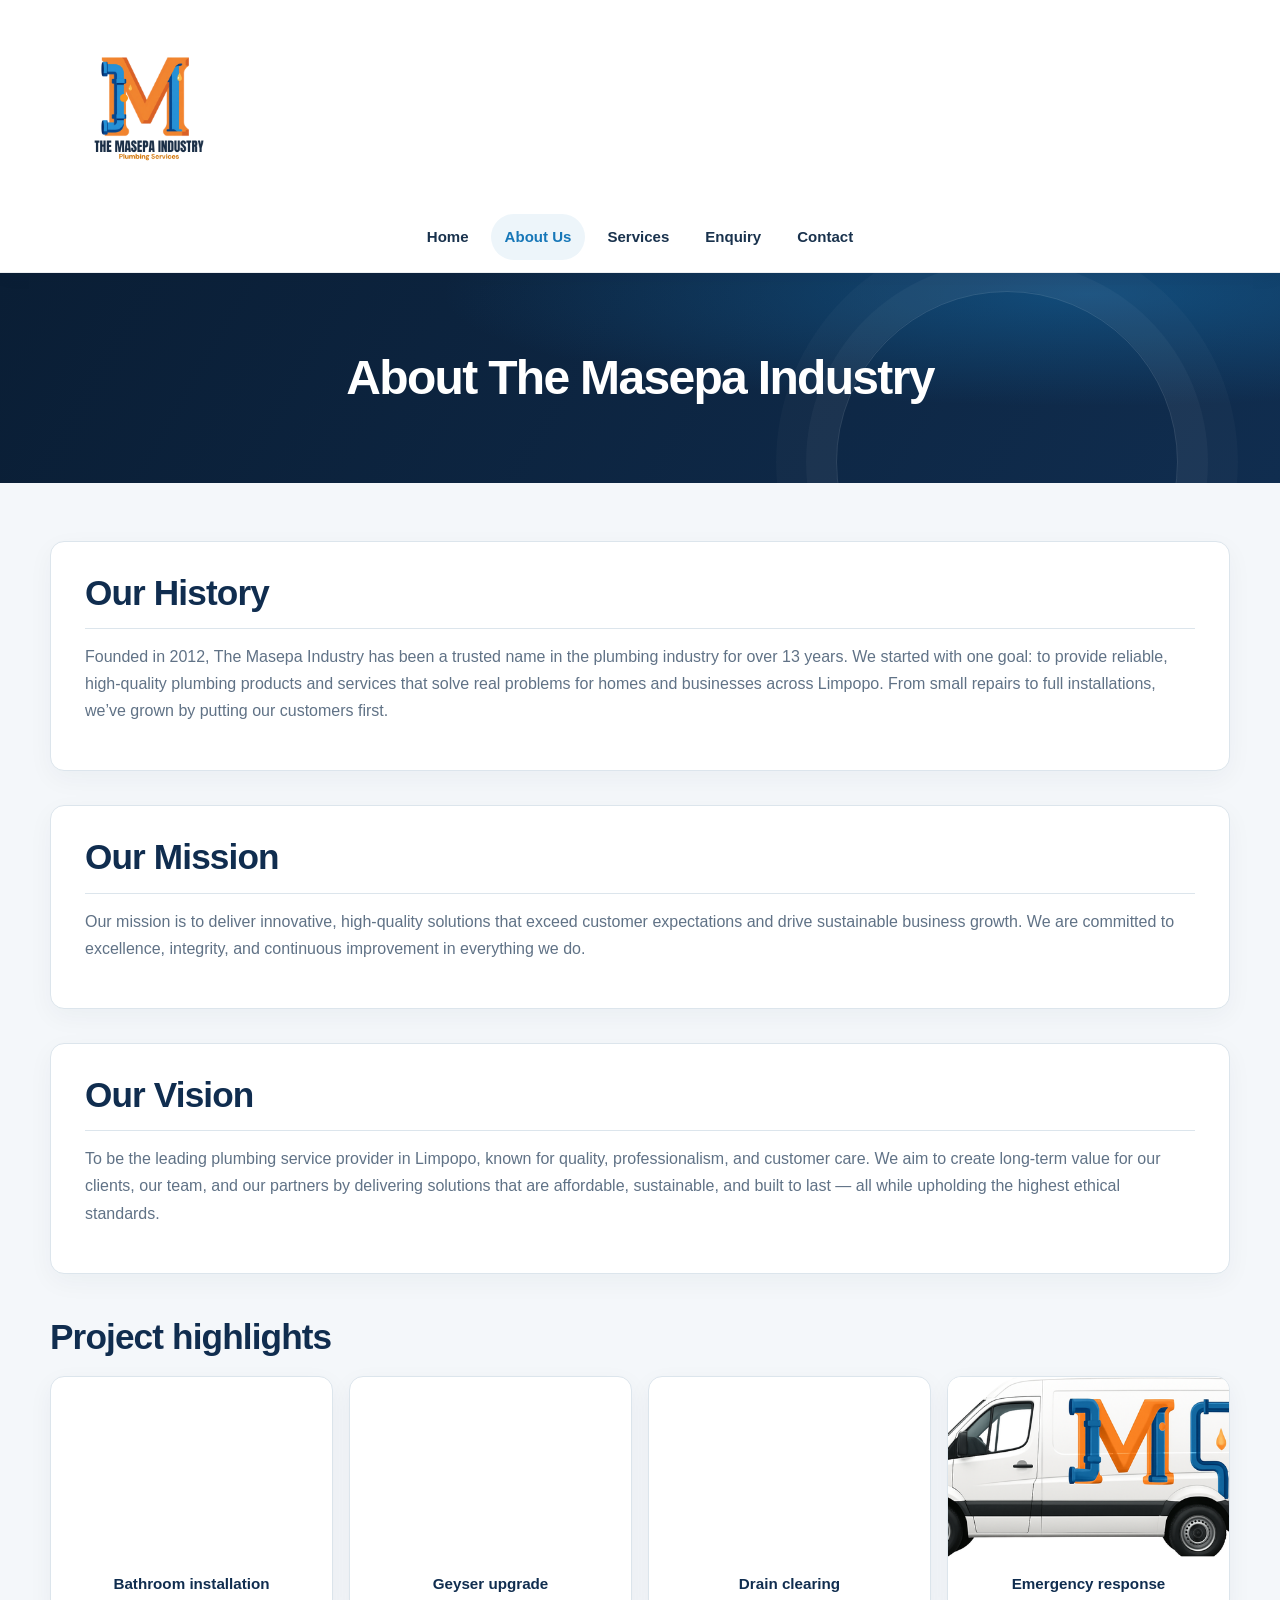
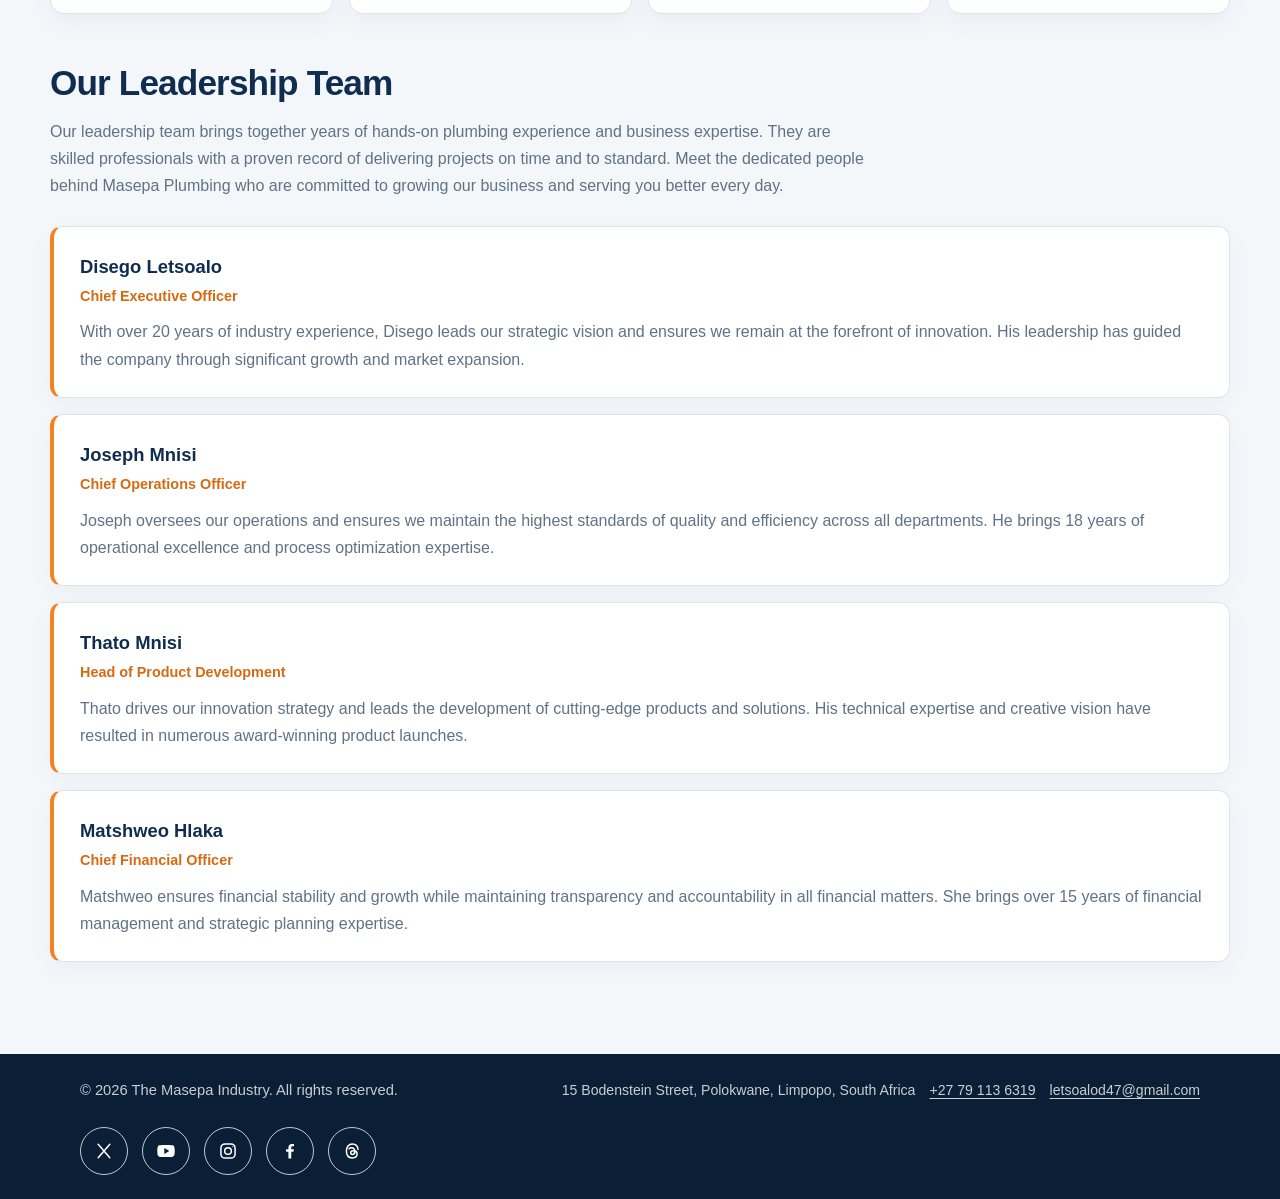
==== commit 73f3f982: "social links" ====
--- a/websit/about.html
+++ b/websit/about.html
@@ -5,14 +5,14 @@
     <meta charset="UTF-8">
     <meta name="viewport" content="width=device-width, initial-scale=1.0">
     <meta http-equiv="Content-Security-Policy" content="default-src 'self'; base-uri 'self'; object-src 'none'; script-src 'self'; style-src 'self'; img-src 'self' data:; font-src 'self'; connect-src 'self'; frame-src https://www.google.com; form-action 'self'; upgrade-insecure-requests">
-    <title>About Our Plumbing Company in Limpopo | Masepa</title>
-    <meta name="description" content="Learn about The Masepa Industry, a plumbing and maintenance company serving homes and businesses across Limpopo since 2012.">
+    <title>About Our Plumbing Company in Polokwane | Masepa</title>
+    <meta name="description" content="Learn about The Masepa Industry, a plumbing company serving Polokwane, Limpopo, with repairs, installations and emergency plumbing.">
     <link rel="canonical" href="https://masepaplumbing.com/about.html">
     <meta property="og:locale" content="en_ZA">
     <meta property="og:type" content="website">
     <meta property="og:site_name" content="The Masepa Industry">
-    <meta property="og:title" content="About Our Plumbing Company in Limpopo | Masepa">
-    <meta property="og:description" content="Learn about The Masepa Industry, a plumbing and maintenance company serving homes and businesses across Limpopo since 2012.">
+    <meta property="og:title" content="About Our Plumbing Company in Polokwane | Masepa">
+    <meta property="og:description" content="Learn about The Masepa Industry, a plumbing company serving Polokwane, Limpopo, with repairs, installations and emergency plumbing.">
     <meta property="og:url" content="https://masepaplumbing.com/about.html">
     
     <link rel="stylesheet" href="CSS/style.css">
@@ -184,6 +184,11 @@
     <footer>
         <div class="footer-inner">
             <p>&copy; 2026 The Masepa Industry. All rights reserved.</p>
+            <address class="footer-contact">
+                <span>15 Bodenstein Street, Polokwane, Limpopo, South Africa</span>
+                <a href="tel:+27791136319">+27 79 113 6319</a>
+                <a href="mailto:letsoalod47@gmail.com">letsoalod47@gmail.com</a>
+            </address>
             <div class="social-icons" aria-label="Social media">
                 <span class="social-icon" role="img" aria-label="X">
                     <svg viewBox="0 0 24 24" aria-hidden="true"><path d="M5 4l14 16M19 4L5 20" /></svg>
--- a/websit/CSS/style.css
+++ b/websit/CSS/style.css
@@ -517,11 +517,55 @@
 	margin: 34px 0 48px;
 }
 
+.service-toolbar {
+	display: flex;
+	flex-wrap: wrap;
+	align-items: end;
+	justify-content: space-between;
+	gap: 16px;
+	margin-top: 28px;
+}
+
+.service-search,
+.service-sort {
+	display: flex;
+	flex-direction: column;
+	gap: 8px;
+	color: var(--ink);
+	font-size: 0.9rem;
+	font-weight: 700;
+}
+
+.service-search {
+	flex: 1 1 260px;
+}
+
+.service-sort {
+	flex: 0 0 180px;
+}
+
+.service-search input,
+.service-sort select {
+	min-height: 46px;
+}
+
+.sr-only {
+	position: absolute;
+	width: 1px;
+	height: 1px;
+	padding: 0;
+	margin: -1px;
+	overflow: hidden;
+	clip: rect(0, 0, 0, 0);
+	white-space: nowrap;
+	border: 0;
+}
+
 .service-filters {
 	display: flex;
 	flex-wrap: wrap;
 	gap: 10px;
-	margin-top: 28px;
+	margin-top: 18px;
 }
 
 .service-filter {
@@ -885,6 +929,7 @@
 	width: min(100%, 1120px);
 	align-items: center;
 	justify-content: space-between;
+	flex-wrap: wrap;
 	gap: 24px;
 	margin: 0 auto;
 }
@@ -892,6 +937,21 @@
 .footer-inner > p {
 	margin: 0;
 	font-size: 0.92rem;
+}
+
+.footer-contact {
+	display: flex;
+	flex-wrap: wrap;
+	gap: 4px 14px;
+	color: rgba(255, 255, 255, 0.78);
+	font-size: 0.88rem;
+	font-style: normal;
+}
+
+.footer-contact a {
+	color: inherit;
+	text-decoration: underline;
+	text-underline-offset: 3px;
 }
 
 .social-icons {
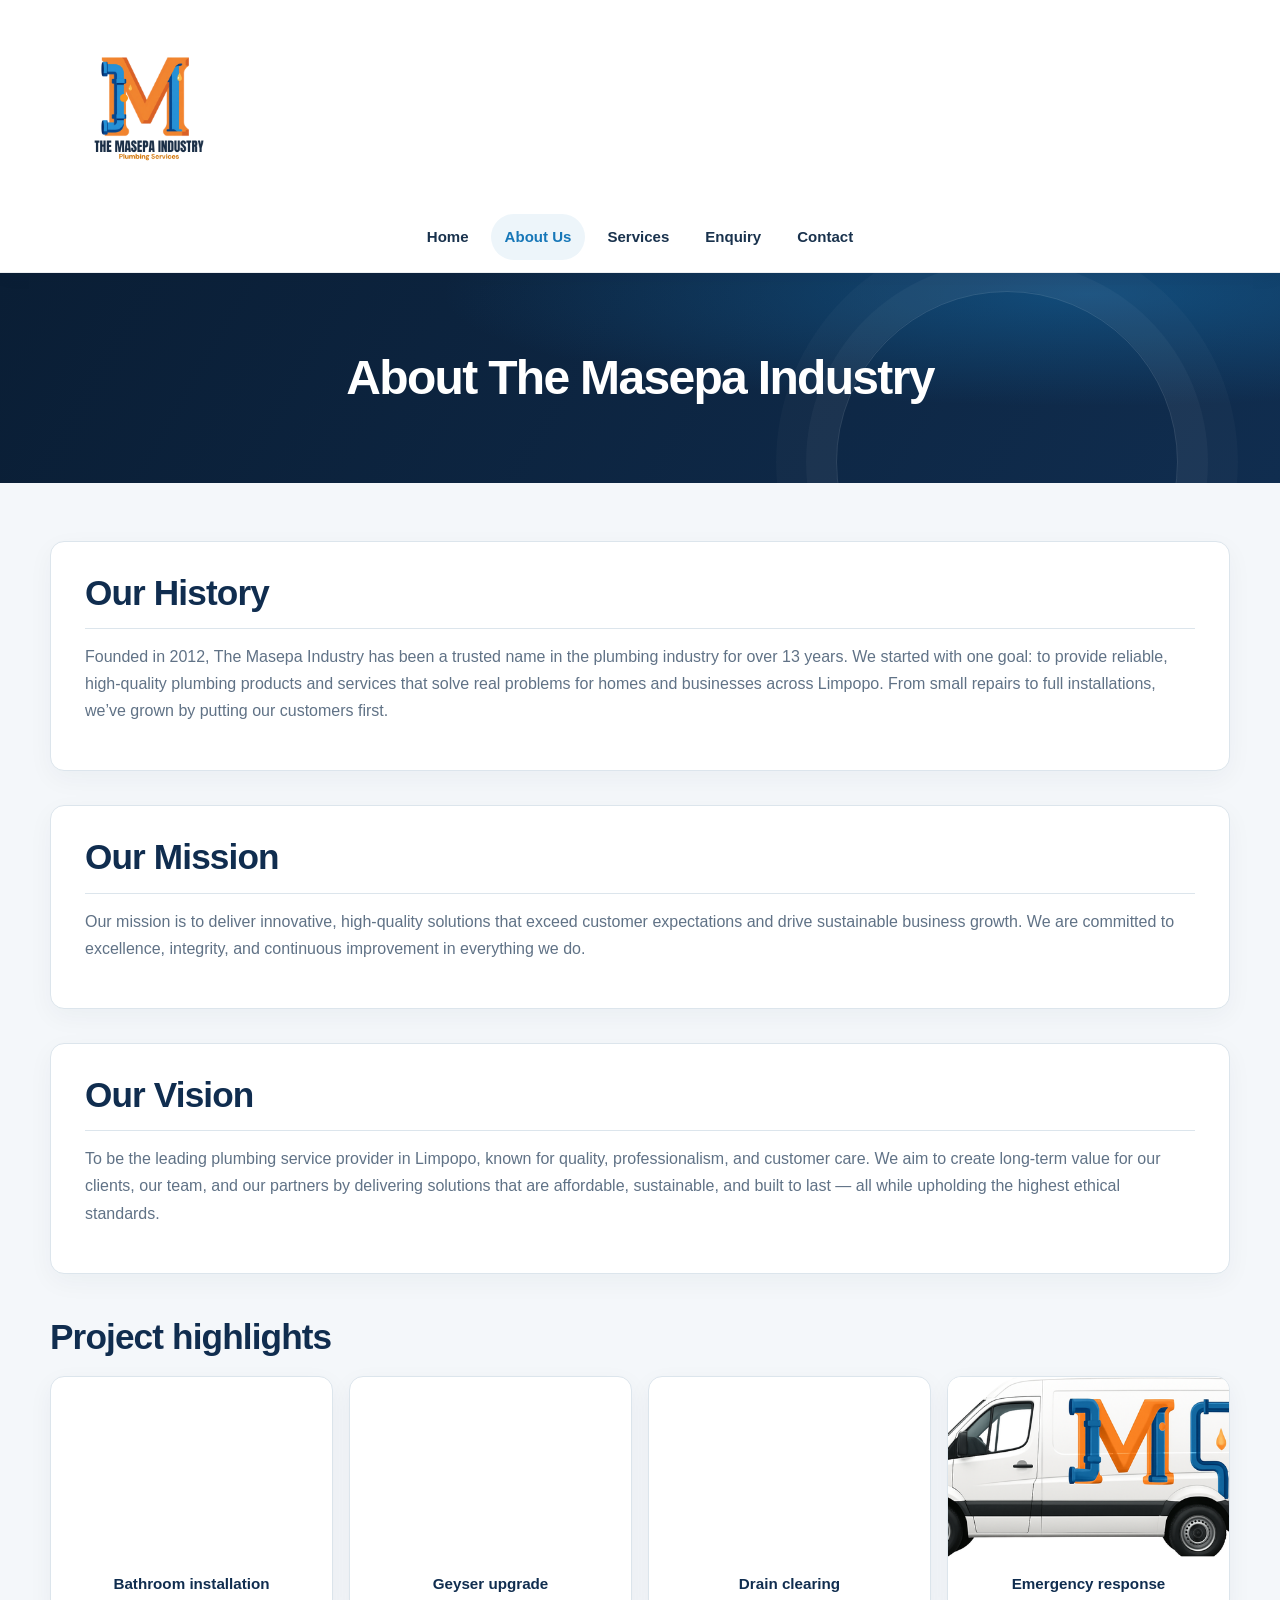
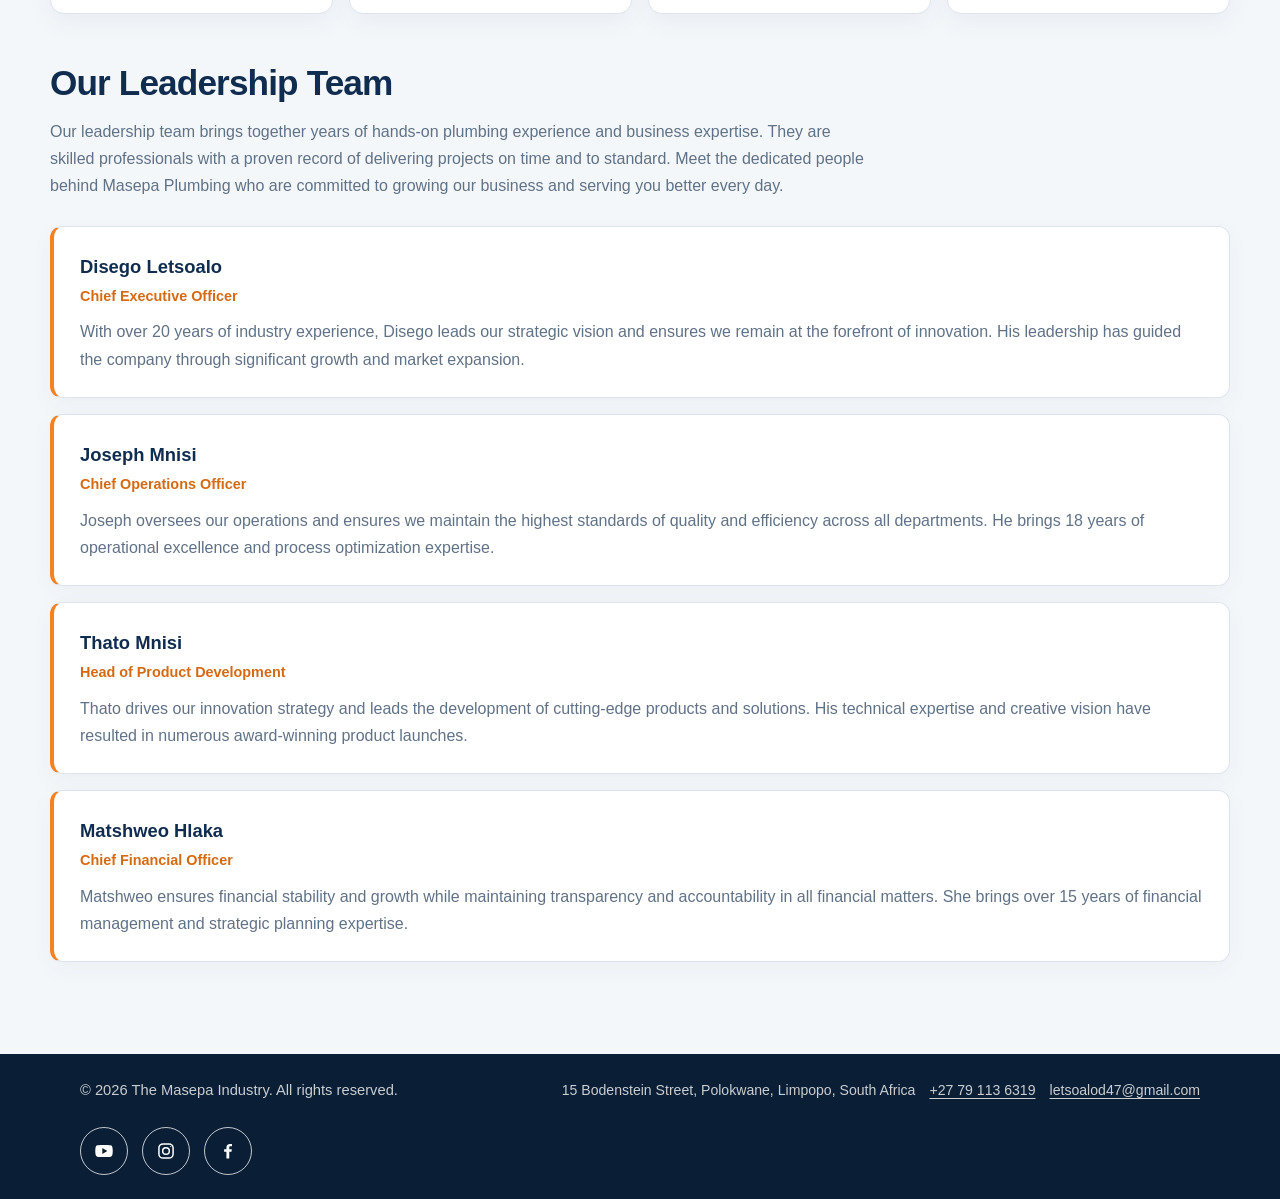
==== commit 45611424: "media update" ====
--- a/websit/about.html
+++ b/websit/about.html
@@ -189,23 +189,17 @@
                 <a href="tel:+27791136319">+27 79 113 6319</a>
                 <a href="mailto:letsoalod47@gmail.com">letsoalod47@gmail.com</a>
             </address>
-            <div class="social-icons" aria-label="Social media">
-                <span class="social-icon" role="img" aria-label="X">
-                    <svg viewBox="0 0 24 24" aria-hidden="true"><path d="M5 4l14 16M19 4L5 20" /></svg>
-                </span>
-                <span class="social-icon social-icon--youtube" role="img" aria-label="YouTube">
+            <nav class="social-icons" aria-label="Social media">
+                <a class="social-icon social-icon--youtube" href="https://www.youtube.com/@Letzd" target="_blank" rel="noopener noreferrer" aria-label="Visit Masepa Industry on YouTube">
                     <svg viewBox="0 0 24 24" aria-hidden="true"><path d="M22 7.2a2.8 2.8 0 0 0-2-2C18.2 4.7 12 4.7 12 4.7s-6.2 0-8 .5a2.8 2.8 0 0 0-2 2A29 29 0 0 0 1.5 12 29 29 0 0 0 2 16.8a2.8 2.8 0 0 0 2 2c1.8.5 8 .5 8 .5s6.2 0 8-.5a2.8 2.8 0 0 0 2-2 29 29 0 0 0 .5-4.8 29 29 0 0 0-.5-4.8ZM10 15.5v-7l6 3.5-6 3.5Z" /></svg>
-                </span>
-                <span class="social-icon" role="img" aria-label="Instagram">
+                </a>
+                <a class="social-icon" href="https://www.instagram.com/dizz_letz36/" target="_blank" rel="noopener noreferrer" aria-label="Visit Masepa Industry on Instagram">
                     <svg viewBox="0 0 24 24" aria-hidden="true"><rect x="3.5" y="3.5" width="17" height="17" rx="5" /><circle cx="12" cy="12" r="4" /><circle cx="17.7" cy="6.6" r=".7" fill="currentColor" stroke="none" /></svg>
-                </span>
-                <span class="social-icon social-icon--facebook" role="img" aria-label="Facebook">
+                </a>
+                <a class="social-icon social-icon--facebook" href="https://www.facebook.com/share/1aVHk76T3m/" target="_blank" rel="noopener noreferrer" aria-label="Visit Masepa Industry on Facebook">
                     <svg viewBox="0 0 24 24" aria-hidden="true"><path d="M13.5 21v-8h2.7l.4-3.1h-3.1v-2c0-.9.3-1.5 1.6-1.5h1.7V3.6c-.3 0-1.3-.1-2.5-.1-2.5 0-4.2 1.5-4.2 4.3v2.1H7.3V13h2.8v8h3.4Z" /></svg>
-                </span>
-                <span class="social-icon" role="img" aria-label="Threads">
-                    <svg viewBox="0 0 24 24" aria-hidden="true"><path d="M19.2 10.1c-.4-4.1-2.7-6.4-6.8-6.4-4.4 0-7.1 3-7.1 8.3 0 5.2 2.6 8.3 7 8.3 3.6 0 5.8-1.8 5.8-4.7 0-2.5-1.6-4-4.3-4-2.1 0-3.4 1-3.4 2.5 0 1.2.9 2 2.2 2 1.6 0 2.8-1.2 2.8-3.1 0-3-1.6-4.8-4.1-4.8-1.2 0-2.1.4-2.8 1.1" /></svg>
-                </span>
-            </div>
+                </a>
+            </nav>
         </div>
     </footer>
 </body>
--- a/websit/CSS/style.css
+++ b/websit/CSS/style.css
@@ -971,6 +971,7 @@
 	border: 1px solid rgba(255, 255, 255, 0.75);
 	border-radius: 50%;
 	color: var(--white);
+	text-decoration: none;
 }
 
 .social-icon::before {
